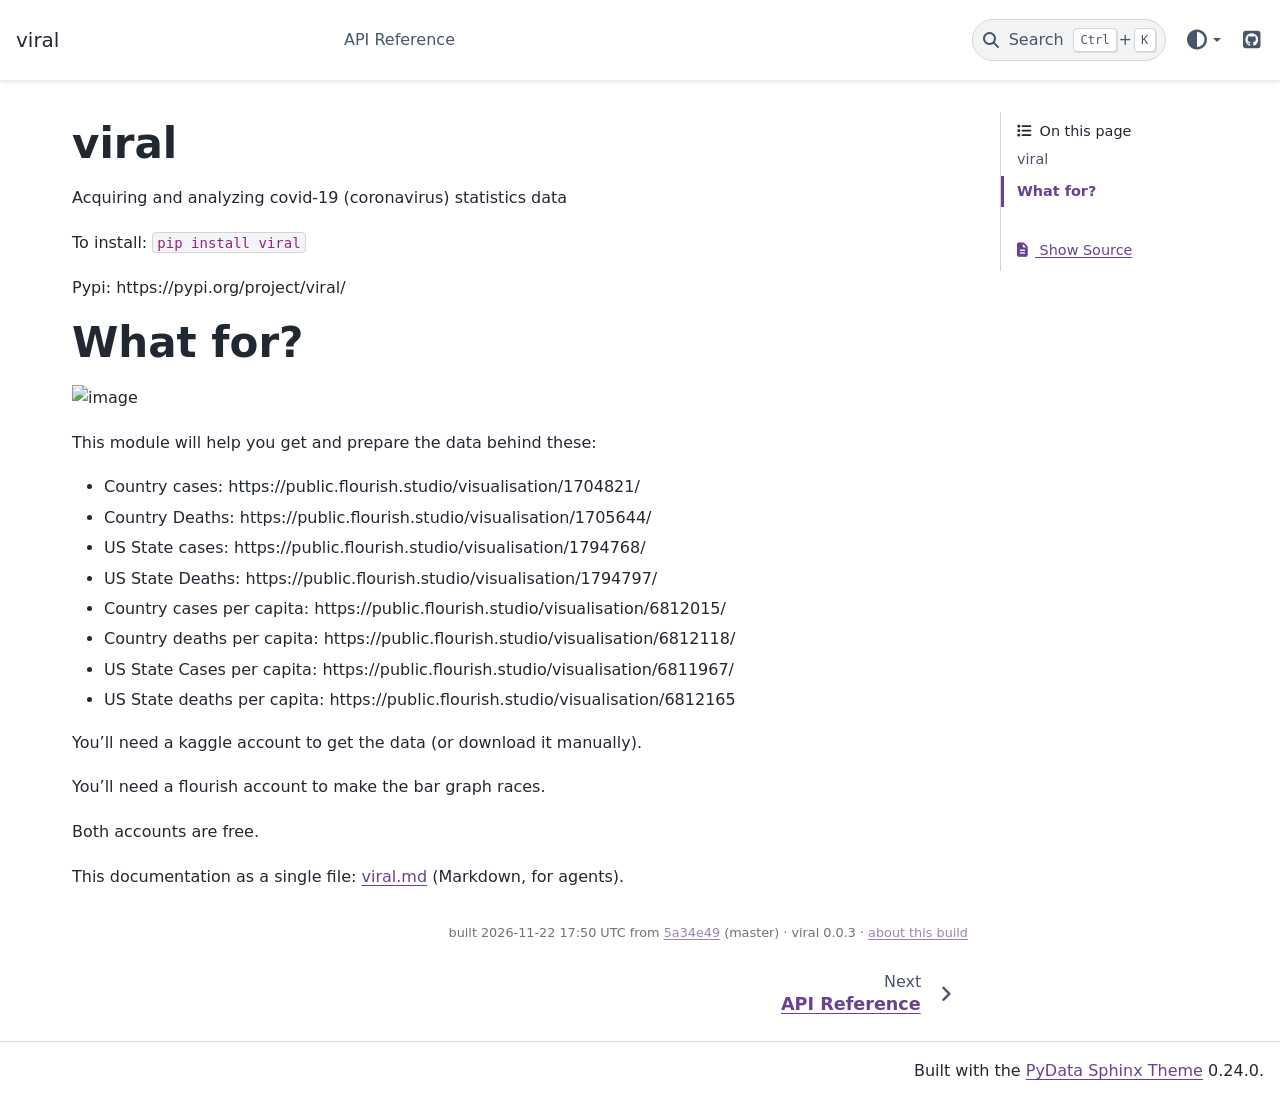
==== index.html @ 92a7b6ca "deploy: 5a34e4954740f93b5a07226dee8b54d363f0ebf8" ====
<!DOCTYPE html>


<html lang="en" data-content_root="./" >

  <head>
    <meta charset="utf-8" />
    <meta name="viewport" content="width=device-width, initial-scale=1.0" /><meta name="viewport" content="width=device-width, initial-scale=1" />

<link rel="alternate" type="text/markdown" href="index.html.md">
<link rel="describedby" href="llms.txt" type="text/markdown">
<link rel="alternate" type="text/markdown" href="index.html.md">
<link rel="describedby" href="llms.txt">
    <title>viral &#8212; viral</title>
  
  
  
  <script data-cfasync="false">
    document.documentElement.dataset.mode = localStorage.getItem("mode") || "";
    document.documentElement.dataset.theme = localStorage.getItem("theme") || "";
  </script>
  <!--
    this give us a css class that will be invisible only if js is disabled
  -->
  <noscript>
    <style>
      .pst-js-only { display: none !important; }

    </style>
  </noscript>
  
  <!-- Loaded before other Sphinx assets -->
  <link href="_static/styles/theme.css?digest=75c7c72ae941e8b558d8" rel="stylesheet" />
<link href="_static/styles/pydata-sphinx-theme.css?digest=75c7c72ae941e8b558d8" rel="stylesheet" />

    <link rel="stylesheet" type="text/css" href="_static/pygments.css?v=d75fae25" />
    <link rel="stylesheet" type="text/css" href="_static/sphinx_autodoc_typehints.css?v=057ac668" />
    <link rel="stylesheet" type="text/css" href="_static/copybutton.css?v=76b2166b" />
    <link rel="stylesheet" type="text/css" href="_static/graphviz.css?v=4ae1632d" />
    <link rel="stylesheet" type="text/css" href="_static/epythet.css?v=e4528f85" />
  
  <!-- So that users can add custom icons -->
  <script defer src="_static/scripts/fontawesome.js?digest=75c7c72ae941e8b558d8"></script>
  <!-- Pre-loaded scripts that we'll load fully later -->
  <link rel="preload" as="script" href="_static/scripts/bootstrap.js?digest=75c7c72ae941e8b558d8" />
<link rel="preload" as="script" href="_static/scripts/pydata-sphinx-theme.js?digest=75c7c72ae941e8b558d8" />

    <script src="_static/documentation_options.js?v=47de8214"></script>
    <script src="_static/doctools.js?v=fd6eb6e6"></script>
    <script src="_static/sphinx_highlight.js?v=6ffebe34"></script>
    <script src="_static/clipboard.min.js?v=a7894cd8"></script>
    <script src="_static/copybutton.js?v=fd10adb8"></script>
    <script>DOCUMENTATION_OPTIONS.pagename = 'index';</script>
    <script>DOCUMENTATION_OPTIONS.search_as_you_type = false;</script>
    <link rel="index" title="Index" href="genindex.html" />
    <link rel="search" title="Search" href="search.html" />
    <link rel="next" title="API Reference" href="api/index.html" />
  <meta name="viewport" content="width=device-width, initial-scale=1"/>
  <meta name="color-scheme" content="light dark"/>
  <meta name="docsearch:language" content="en"/>
  <meta name="docsearch:version" content="0.0.3" />
  
    
    <script src="_static/searchtools.js"></script>
    <script src="_static/language_data.js"></script>
    <script src="searchindex.js"></script>
  
  </head>
  <body data-default-mode="">
  
  
  <div id="pst-skip-link" class="skip-link d-print-none"><a href="#main-content">Skip to main content</a></div>

  
  <div id="pst-scroll-pixel-helper"></div>
  
  <button type="button" class="btn rounded-pill" id="pst-back-to-top">
    <i class="fa-solid fa-arrow-up"></i>Back to top</button>
  
  
  
  
  <dialog id="pst-search-dialog">
    
<form class="bd-search d-flex align-items-center"
      action="search.html"
      method="get">
  <i class="fa-solid fa-magnifying-glass"></i>
  <input type="search"
         class="form-control"
         name="q"
         placeholder="Search the docs ..."
         aria-label="Search the docs ..."
         autocomplete="off"
         autocorrect="off"
         autocapitalize="off"
         spellcheck="false"/>
  <span class="search-button__kbd-shortcut"><kbd class="kbd-shortcut__modifier">Ctrl</kbd>+<kbd>K</kbd></span>
</form>
  </dialog>

  <div class="pst-async-banner-revealer d-none">
  <aside id="bd-header-version-warning" class="d-none d-print-none" aria-label="Version warning"></aside>
</div>

  
    <header id="pst-header" class="bd-header navbar navbar-expand-lg bd-navbar d-print-none">
<div class="bd-header__inner bd-page-width">
  <button type="button" class="pst-navbar-icon sidebar-toggle primary-toggle" aria-label="Site navigation" aria-expanded="false" aria-controls="pst-primary-sidebar-modal">
    <span class="fa-solid fa-bars"></span>
  </button>
  
  
  <div class="col-lg-3 navbar-header-items__start">
    
      <div class="navbar-item">

  
    
  

<a class="navbar-brand logo" href="#">
  
  
  
  
  
  
    <p class="title logo__title">viral</p>
  
</a></div>
    
  </div>
  
  <div class="col-lg-9 navbar-header-items">
    
    <div class="me-auto navbar-header-items__center">
      
        <div class="navbar-item">
<nav>
  <ul class="bd-navbar-elements navbar-nav">
    
<li class="nav-item ">
  <a class="nav-link nav-internal" href="api/index.html">
    API Reference
  </a>
</li>

  </ul>
</nav></div>
      
    </div>
    
    
    <div class="navbar-header-items__end">
      
        <div class="navbar-item navbar-persistent--container">
          

<button type="button" class="btn search-button-field search-button__button pst-js-only" title="Search" aria-label="Search" data-bs-placement="bottom" data-bs-toggle="tooltip">
 <i class="fa-solid fa-magnifying-glass"></i>
 <span class="search-button__default-text">Search</span>
 <span class="search-button__kbd-shortcut"><kbd class="kbd-shortcut__modifier">Ctrl</kbd>+<kbd class="kbd-shortcut__modifier">K</kbd></span>
</button>
        </div>
      
      
        <div class="navbar-item">

<div class="theme-switch-container dropdown pst-js-only" data-bs-toggle="tooltip" data-bs-placement="bottom" title="Color mode">
  <button type="button" class="btn btn-sm nav-link pst-navbar-icon theme-switch-button dropdown-toggle" aria-label="Color mode" data-bs-toggle="dropdown">
    <i class="theme-switch fa-solid fa-sun fa-lg" data-mode="light" title="Light"></i>
    <i class="theme-switch fa-solid fa-moon fa-lg" data-mode="dark" title="Dark"></i>
    <i class="theme-switch fa-solid fa-circle-half-stroke fa-lg" data-mode="auto" title="System Settings"></i>
  </button>
  <ul class="dropdown-menu dropdown-menu-end">
    <li><button type="button" class="dropdown-item d-flex align-items-center theme-change-button" data-mode="auto"><i class="fa-solid fa-circle-half-stroke fa-lg me-1"></i>System Settings</button></li>
    <li><button type="button" class="dropdown-item d-flex align-items-center theme-change-button" data-mode="light"><i class="fa-solid fa-sun fa-lg me-1"></i>Light</button></li>
    <li><button type="button" class="dropdown-item d-flex align-items-center theme-change-button" data-mode="dark"><i class="fa-solid fa-moon fa-lg me-1"></i>Dark</button></li>
  </ul>
</div></div>
      
        <div class="navbar-item"><ul class="navbar-icon-links"
    aria-label="Icon Links">
        <li class="nav-item">
          
          
          
          
          
          
          
          
          <a href="https://github.com/thorwhalen/viral" title="GitHub" class="nav-link pst-navbar-icon" rel="noopener" target="_blank" data-bs-toggle="tooltip" data-bs-placement="bottom"><i class="fa-brands fa-square-github fa-lg" aria-hidden="true"></i><span class="visually-hidden">GitHub</span></a>
        </li>
</ul></div>
      
    </div>
    
  </div>
  
  
    <div class="navbar-persistent--mobile">

<button type="button" class="btn search-button-field search-button__button pst-js-only" title="Search" aria-label="Search" data-bs-placement="bottom" data-bs-toggle="tooltip">
 <i class="fa-solid fa-magnifying-glass"></i>
 <span class="search-button__default-text">Search</span>
 <span class="search-button__kbd-shortcut"><kbd class="kbd-shortcut__modifier">Ctrl</kbd>+<kbd class="kbd-shortcut__modifier">K</kbd></span>
</button>
    </div>
  

  
    <button type="button" class="pst-navbar-icon sidebar-toggle secondary-toggle" aria-label="On this page" aria-expanded="false" aria-controls="pst-secondary-sidebar-modal">
      <span class="fa-solid fa-outdent"></span>
    </button>
  
</div>

    </header>
  

  <div class="bd-container">
    <div class="bd-container__inner bd-page-width">
      
      
      
        
      
      <dialog id="pst-primary-sidebar-modal" tabindex="-1"></dialog>
      <div id="pst-primary-sidebar" class="bd-sidebar-primary bd-sidebar hide-on-wide">
        

  
  <div class="sidebar-header-items sidebar-primary__section">
    
    
      <div class="sidebar-header-items__center">
        
          
          
            <div class="navbar-item">
<nav>
  <ul class="bd-navbar-elements navbar-nav">
    
<li class="nav-item ">
  <a class="nav-link nav-internal" href="api/index.html">
    API Reference
  </a>
</li>

  </ul>
</nav></div>
          
        
      </div>
    
    
    
      <div class="sidebar-header-items__end">
        
          <div class="navbar-item">

<div class="theme-switch-container dropdown pst-js-only" data-bs-toggle="tooltip" data-bs-placement="bottom" title="Color mode">
  <button type="button" class="btn btn-sm nav-link pst-navbar-icon theme-switch-button dropdown-toggle" aria-label="Color mode" data-bs-toggle="dropdown">
    <i class="theme-switch fa-solid fa-sun fa-lg" data-mode="light" title="Light"></i>
    <i class="theme-switch fa-solid fa-moon fa-lg" data-mode="dark" title="Dark"></i>
    <i class="theme-switch fa-solid fa-circle-half-stroke fa-lg" data-mode="auto" title="System Settings"></i>
  </button>
  <ul class="dropdown-menu dropdown-menu-end">
    <li><button type="button" class="dropdown-item d-flex align-items-center theme-change-button" data-mode="auto"><i class="fa-solid fa-circle-half-stroke fa-lg me-1"></i>System Settings</button></li>
    <li><button type="button" class="dropdown-item d-flex align-items-center theme-change-button" data-mode="light"><i class="fa-solid fa-sun fa-lg me-1"></i>Light</button></li>
    <li><button type="button" class="dropdown-item d-flex align-items-center theme-change-button" data-mode="dark"><i class="fa-solid fa-moon fa-lg me-1"></i>Dark</button></li>
  </ul>
</div></div>
        
          <div class="navbar-item"><ul class="navbar-icon-links"
    aria-label="Icon Links">
        <li class="nav-item">
          
          
          
          
          
          
          
          
          <a href="https://github.com/thorwhalen/viral" title="GitHub" class="nav-link pst-navbar-icon" rel="noopener" target="_blank" data-bs-toggle="tooltip" data-bs-placement="bottom"><i class="fa-brands fa-square-github fa-lg" aria-hidden="true"></i><span class="visually-hidden">GitHub</span></a>
        </li>
</ul></div>
        
      </div>
    
  </div>
  
  
  <div class="sidebar-primary-items__end sidebar-primary__section">
      <div class="sidebar-primary-item">
<div id="ethical-ad-placement"
      class="flat"
      data-ea-publisher="readthedocs"
      data-ea-type="readthedocs-sidebar"
      data-ea-manual="true">
</div></div>
  </div>


      </div>
      
      <main id="main-content" class="bd-main" role="main">
        
        
          <div class="bd-content">
            <div class="bd-article-container">
              
              <div class="bd-header-article d-print-none"></div>
              
              
              
                
<div id="searchbox"></div>
                <article class="bd-article">
                  
  <!-- generated by epythet -->
<section id="viral">
<h1>viral<a class="headerlink" href="#viral" title="Link to this heading">#</a></h1>
<p>Acquiring and analyzing covid-19 (coronavirus) statistics data</p>
<p>To install:	<code class="docutils literal notranslate"><span class="pre">pip</span> <span class="pre">install</span> <span class="pre">viral</span></code></p>
<p>Pypi: https://pypi.org/project/viral/</p>
</section>
<section id="what-for">
<h1>What for?<a class="headerlink" href="#what-for" title="Link to this heading">#</a></h1>
<p><img alt="image" src="https://user-images.githubusercontent.com/1906276/126843872-5d42ba43-faa3-4d55-9d33-c44b50a08655.png" /></p>
<p>This module will help you get and prepare the data behind these:</p>
<ul class="simple">
<li><p>Country cases: https://public.flourish.studio/visualisation/1704821/</p></li>
<li><p>Country Deaths: https://public.flourish.studio/visualisation/1705644/</p></li>
<li><p>US State cases: https://public.flourish.studio/visualisation/1794768/</p></li>
<li><p>US State Deaths: https://public.flourish.studio/visualisation/1794797/</p></li>
<li><p>Country cases per capita: https://public.flourish.studio/visualisation/6812015/</p></li>
<li><p>Country deaths per capita: https://public.flourish.studio/visualisation/6812118/</p></li>
<li><p>US State Cases per capita: https://public.flourish.studio/visualisation/6811967/</p></li>
<li><p>US State deaths per capita: https://public.flourish.studio/visualisation/6812165</p></li>
</ul>
<p>You’ll need a kaggle account to get the data (or download it manually).</p>
<p>You’ll need a flourish account to make the bar graph races.</p>
<p>Both accounts are free.</p>
<p class="epythet-aggregates">This documentation as a single file: <a href="viral.md">viral.md</a> (Markdown, for agents).</p>
<div class="toctree-wrapper compound">
</div>
</section>

<p class="epythet-provenance" style="font-size:.8em;opacity:.65;margin-top:2.5em;text-align:right">built 2026-11-22 17:50 UTC from <a href="https://github.com/thorwhalen/viral/commit/5a34e4954740f93b5a07226dee8b54d363f0ebf8">5a34e49</a> (master) · viral 0.0.3 · <a href="about-this-build.html">about this build</a></p>

                </article>
              
              
              
              
              
                <footer class="prev-next-footer d-print-none">
                  
<div class="prev-next-area">
    <a class="right-next"
       href="api/index.html"
       title="next page">
      <div class="prev-next-info">
        <p class="prev-next-subtitle">next</p>
        <p class="prev-next-title">API Reference</p>
      </div>
      <i class="fa-solid fa-angle-right"></i>
    </a>
</div>
                </footer>
              
            </div>
            
            
              
                <dialog id="pst-secondary-sidebar-modal" tabindex="-1"></dialog>
                <div id="pst-secondary-sidebar" class="bd-sidebar-secondary bd-toc"><div class="sidebar-secondary-items sidebar-secondary__inner">


  <div class="sidebar-secondary-item">
<div
    id="pst-page-navigation-heading-2"
    class="page-toc tocsection onthispage">
    <i class="fa-solid fa-list"></i> On this page
  </div>
  <nav id="pst-page-toc-nav" class="page-toc" aria-labelledby="pst-page-navigation-heading-2">
    <ul class="pst-show_toc_level nav section-nav flex-column">
<li class="toc-h1 nav-item toc-entry"><a class="reference internal nav-link" href="#">viral</a></li>
<li class="toc-h1 nav-item toc-entry"><a class="reference internal nav-link" href="#what-for">What for?</a></li>
</ul>

  </nav></div>

  <div class="sidebar-secondary-item">

  <div class="tocsection sourcelink">
    <a href="_sources/index.md.txt">
      <i class="fa-solid fa-file-lines"></i> Show Source
    </a>
  </div>
</div>

</div></div>
              
            
          </div>
          <footer class="bd-footer-content">
            
          </footer>
        
      </main>
    </div>
  </div>
  
  <!-- Scripts loaded after <body> so the DOM is not blocked -->
  <script defer src="_static/scripts/bootstrap.js?digest=75c7c72ae941e8b558d8"></script>
<script defer src="_static/scripts/pydata-sphinx-theme.js?digest=75c7c72ae941e8b558d8"></script>

  <footer class="bd-footer">
<div class="bd-footer__inner bd-page-width">
  
  
  
    <div class="footer-items__end">
      
        <div class="footer-item">
<p class="theme-version">
  <!-- # L10n: Setting the PST URL as an argument as this does not need to be localized -->
  Built with the <a href="https://pydata-sphinx-theme.readthedocs.io/en/stable/index.html">PyData Sphinx Theme</a> 0.24.0.
</p></div>
      
    </div>
  
</div>

  </footer>
  </body>
</html>
---- _static/styles/theme.css ----
/* Provided by Sphinx's 'basic' theme, and included in the final set of assets */
@import "../basic.css";
---- _static/pygments.css ----
html[data-theme="light"] .highlight pre { line-height: 125%; }
html[data-theme="light"] .highlight td.linenos .normal { color: inherit; background-color: transparent; padding-left: 5px; padding-right: 5px; }
html[data-theme="light"] .highlight span.linenos { color: inherit; background-color: transparent; padding-left: 5px; padding-right: 5px; }
html[data-theme="light"] .highlight td.linenos .special { color: #000000; background-color: #ffffc0; padding-left: 5px; padding-right: 5px; }
html[data-theme="light"] .highlight span.linenos.special { color: #000000; background-color: #ffffc0; padding-left: 5px; padding-right: 5px; }
html[data-theme="light"] .highlight .hll { background-color: #fae4c2 }
html[data-theme="light"] .highlight { background: #fefefe; color: #080808 }
html[data-theme="light"] .highlight .c { color: #515151 } /* Comment */
html[data-theme="light"] .highlight .err { color: #A12236 } /* Error */
html[data-theme="light"] .highlight .k { color: #6730C5 } /* Keyword */
html[data-theme="light"] .highlight .l { color: #7F4707 } /* Literal */
html[data-theme="light"] .highlight .n { color: #080808 } /* Name */
html[data-theme="light"] .highlight .o { color: #00622F } /* Operator */
html[data-theme="light"] .highlight .p { color: #080808 } /* Punctuation */
html[data-theme="light"] .highlight .ch { color: #515151 } /* Comment.Hashbang */
html[data-theme="light"] .highlight .cm { color: #515151 } /* Comment.Multiline */
html[data-theme="light"] .highlight .cp { color: #515151 } /* Comment.Preproc */
html[data-theme="light"] .highlight .cpf { color: #515151 } /* Comment.PreprocFile */
html[data-theme="light"] .highlight .c1 { color: #515151 } /* Comment.Single */
html[data-theme="light"] .highlight .cs { color: #515151 } /* Comment.Special */
html[data-theme="light"] .highlight .gd { color: #005B82 } /* Generic.Deleted */
html[data-theme="light"] .highlight .ge { font-style: italic } /* Generic.Emph */
html[data-theme="light"] .highlight .gh { color: #005B82 } /* Generic.Heading */
html[data-theme="light"] .highlight .gs { font-weight: bold } /* Generic.Strong */
html[data-theme="light"] .highlight .gu { color: #005B82 } /* Generic.Subheading */
html[data-theme="light"] .highlight .kc { color: #6730C5 } /* Keyword.Constant */
html[data-theme="light"] .highlight .kd { color: #6730C5 } /* Keyword.Declaration */
html[data-theme="light"] .highlight .kn { color: #6730C5 } /* Keyword.Namespace */
html[data-theme="light"] .highlight .kp { color: #6730C5 } /* Keyword.Pseudo */
html[data-theme="light"] .highlight .kr { color: #6730C5 } /* Keyword.Reserved */
html[data-theme="light"] .highlight .kt { color: #7F4707 } /* Keyword.Type */
html[data-theme="light"] .highlight .ld { color: #7F4707 } /* Literal.Date */
html[data-theme="light"] .highlight .m { color: #7F4707 } /* Literal.Number */
html[data-theme="light"] .highlight .s { color: #00622F } /* Literal.String */
html[data-theme="light"] .highlight .na { color: #912583 } /* Name.Attribute */
html[data-theme="light"] .highlight .nb { color: #7F4707 } /* Name.Builtin */
html[data-theme="light"] .highlight .nc { color: #005B82 } /* Name.Class */
html[data-theme="light"] .highlight .no { color: #005B82 } /* Name.Constant */
html[data-theme="light"] .highlight .nd { color: #7F4707 } /* Name.Decorator */
html[data-theme="light"] .highlight .ni { color: #00622F } /* Name.Entity */
html[data-theme="light"] .highlight .ne { color: #6730C5 } /* Name.Exception */
html[data-theme="light"] .highlight .nf { color: #005B82 } /* Name.Function */
html[data-theme="light"] .highlight .nl { color: #7F4707 } /* Name.Label */
html[data-theme="light"] .highlight .nn { color: #080808 } /* Name.Namespace */
html[data-theme="light"] .highlight .nx { color: #080808 } /* Name.Other */
html[data-theme="light"] .highlight .py { color: #005B82 } /* Name.Property */
html[data-theme="light"] .highlight .nt { color: #005B82 } /* Name.Tag */
html[data-theme="light"] .highlight .nv { color: #A12236 } /* Name.Variable */
html[data-theme="light"] .highlight .ow { color: #6730C5 } /* Operator.Word */
html[data-theme="light"] .highlight .pm { color: #080808 } /* Punctuation.Marker */
html[data-theme="light"] .highlight .w { color: #080808 } /* Text.Whitespace */
html[data-theme="light"] .highlight .mb { color: #7F4707 } /* Literal.Number.Bin */
html[data-theme="light"] .highlight .mf { color: #7F4707 } /* Literal.Number.Float */
html[data-theme="light"] .highlight .mh { color: #7F4707 } /* Literal.Number.Hex */
html[data-theme="light"] .highlight .mi { color: #7F4707 } /* Literal.Number.Integer */
html[data-theme="light"] .highlight .mo { color: #7F4707 } /* Literal.Number.Oct */
html[data-theme="light"] .highlight .sa { color: #00622F } /* Literal.String.Affix */
html[data-theme="light"] .highlight .sb { color: #00622F } /* Literal.String.Backtick */
html[data-theme="light"] .highlight .sc { color: #00622F } /* Literal.String.Char */
html[data-theme="light"] .highlight .dl { color: #00622F } /* Literal.String.Delimiter */
html[data-theme="light"] .highlight .sd { color: #00622F } /* Literal.String.Doc */
html[data-theme="light"] .highlight .s2 { color: #00622F } /* Literal.String.Double */
html[data-theme="light"] .highlight .se { color: #00622F } /* Literal.String.Escape */
html[data-theme="light"] .highlight .sh { color: #00622F } /* Literal.String.Heredoc */
html[data-theme="light"] .highlight .si { color: #00622F } /* Literal.String.Interpol */
html[data-theme="light"] .highlight .sx { color: #00622F } /* Literal.String.Other */
html[data-theme="light"] .highlight .sr { color: #A12236 } /* Literal.String.Regex */
html[data-theme="light"] .highlight .s1 { color: #00622F } /* Literal.String.Single */
html[data-theme="light"] .highlight .ss { color: #005B82 } /* Literal.String.Symbol */
html[data-theme="light"] .highlight .bp { color: #7F4707 } /* Name.Builtin.Pseudo */
html[data-theme="light"] .highlight .fm { color: #005B82 } /* Name.Function.Magic */
html[data-theme="light"] .highlight .vc { color: #A12236 } /* Name.Variable.Class */
html[data-theme="light"] .highlight .vg { color: #A12236 } /* Name.Variable.Global */
html[data-theme="light"] .highlight .vi { color: #A12236 } /* Name.Variable.Instance */
html[data-theme="light"] .highlight .vm { color: #7F4707 } /* Name.Variable.Magic */
html[data-theme="light"] .highlight .il { color: #7F4707 } /* Literal.Number.Integer.Long */
html[data-theme="dark"] .highlight pre { line-height: 125%; }
html[data-theme="dark"] .highlight td.linenos .normal { color: inherit; background-color: transparent; padding-left: 5px; padding-right: 5px; }
html[data-theme="dark"] .highlight span.linenos { color: inherit; background-color: transparent; padding-left: 5px; padding-right: 5px; }
html[data-theme="dark"] .highlight td.linenos .special { color: #000000; background-color: #ffffc0; padding-left: 5px; padding-right: 5px; }
html[data-theme="dark"] .highlight span.linenos.special { color: #000000; background-color: #ffffc0; padding-left: 5px; padding-right: 5px; }
html[data-theme="dark"] .highlight .hll { background-color: #ffd9002e }
html[data-theme="dark"] .highlight { background: #2b2b2b; color: #F8F8F2 }
html[data-theme="dark"] .highlight .c { color: #FFD900 } /* Comment */
html[data-theme="dark"] .highlight .err { color: #FFA07A } /* Error */
html[data-theme="dark"] .highlight .k { color: #DCC6E0 } /* Keyword */
html[data-theme="dark"] .highlight .l { color: #FFD900 } /* Literal */
html[data-theme="dark"] .highlight .n { color: #F8F8F2 } /* Name */
html[data-theme="dark"] .highlight .o { color: #ABE338 } /* Operator */
html[data-theme="dark"] .highlight .p { color: #F8F8F2 } /* Punctuation */
html[data-theme="dark"] .highlight .ch { color: #FFD900 } /* Comment.Hashbang */
html[data-theme="dark"] .highlight .cm { color: #FFD900 } /* Comment.Multiline */
html[data-theme="dark"] .highlight .cp { color: #FFD900 } /* Comment.Preproc */
html[data-theme="dark"] .highlight .cpf { color: #FFD900 } /* Comment.PreprocFile */
html[data-theme="dark"] .highlight .c1 { color: #FFD900 } /* Comment.Single */
html[data-theme="dark"] .highlight .cs { color: #FFD900 } /* Comment.Special */
html[data-theme="dark"] .highlight .gd { color: #00E0E0 } /* Generic.Deleted */
html[data-theme="dark"] .highlight .ge { font-style: italic } /* Generic.Emph */
html[data-theme="dark"] .highlight .gh { color: #00E0E0 } /* Generic.Heading */
html[data-theme="dark"] .highlight .gs { font-weight: bold } /* Generic.Strong */
html[data-theme="dark"] .highlight .gu { color: #00E0E0 } /* Generic.Subheading */
html[data-theme="dark"] .highlight .kc { color: #DCC6E0 } /* Keyword.Constant */
html[data-theme="dark"] .highlight .kd { color: #DCC6E0 } /* Keyword.Declaration */
html[data-theme="dark"] .highlight .kn { color: #DCC6E0 } /* Keyword.Namespace */
html[data-theme="dark"] .highlight .kp { color: #DCC6E0 } /* Keyword.Pseudo */
html[data-theme="dark"] .highlight .kr { color: #DCC6E0 } /* Keyword.Reserved */
html[data-theme="dark"] .highlight .kt { color: #FFD900 } /* Keyword.Type */
html[data-theme="dark"] .highlight .ld { color: #FFD900 } /* Literal.Date */
html[data-theme="dark"] .highlight .m { color: #FFD900 } /* Literal.Number */
html[data-theme="dark"] .highlight .s { color: #ABE338 } /* Literal.String */
html[data-theme="dark"] .highlight .na { color: #FFD900 } /* Name.Attribute */
html[data-theme="dark"] .highlight .nb { color: #FFD900 } /* Name.Builtin */
html[data-theme="dark"] .highlight .nc { color: #00E0E0 } /* Name.Class */
html[data-theme="dark"] .highlight .no { color: #00E0E0 } /* Name.Constant */
html[data-theme="dark"] .highlight .nd { color: #FFD900 } /* Name.Decorator */
html[data-theme="dark"] .highlight .ni { color: #ABE338 } /* Name.Entity */
html[data-theme="dark"] .highlight .ne { color: #DCC6E0 } /* Name.Exception */
html[data-theme="dark"] .highlight .nf { color: #00E0E0 } /* Name.Function */
html[data-theme="dark"] .highlight .nl { color: #FFD900 } /* Name.Label */
html[data-theme="dark"] .highlight .nn { color: #F8F8F2 } /* Name.Namespace */
html[data-theme="dark"] .highlight .nx { color: #F8F8F2 } /* Name.Other */
html[data-theme="dark"] .highlight .py { color: #00E0E0 } /* Name.Property */
html[data-theme="dark"] .highlight .nt { color: #00E0E0 } /* Name.Tag */
html[data-theme="dark"] .highlight .nv { color: #FFA07A } /* Name.Variable */
html[data-theme="dark"] .highlight .ow { color: #DCC6E0 } /* Operator.Word */
html[data-theme="dark"] .highlight .pm { color: #F8F8F2 } /* Punctuation.Marker */
html[data-theme="dark"] .highlight .w { color: #F8F8F2 } /* Text.Whitespace */
html[data-theme="dark"] .highlight .mb { color: #FFD900 } /* Literal.Number.Bin */
html[data-theme="dark"] .highlight .mf { color: #FFD900 } /* Literal.Number.Float */
html[data-theme="dark"] .highlight .mh { color: #FFD900 } /* Literal.Number.Hex */
html[data-theme="dark"] .highlight .mi { color: #FFD900 } /* Literal.Number.Integer */
html[data-theme="dark"] .highlight .mo { color: #FFD900 } /* Literal.Number.Oct */
html[data-theme="dark"] .highlight .sa { color: #ABE338 } /* Literal.String.Affix */
html[data-theme="dark"] .highlight .sb { color: #ABE338 } /* Literal.String.Backtick */
html[data-theme="dark"] .highlight .sc { color: #ABE338 } /* Literal.String.Char */
html[data-theme="dark"] .highlight .dl { color: #ABE338 } /* Literal.String.Delimiter */
html[data-theme="dark"] .highlight .sd { color: #ABE338 } /* Literal.String.Doc */
html[data-theme="dark"] .highlight .s2 { color: #ABE338 } /* Literal.String.Double */
html[data-theme="dark"] .highlight .se { color: #ABE338 } /* Literal.String.Escape */
html[data-theme="dark"] .highlight .sh { color: #ABE338 } /* Literal.String.Heredoc */
html[data-theme="dark"] .highlight .si { color: #ABE338 } /* Literal.String.Interpol */
html[data-theme="dark"] .highlight .sx { color: #ABE338 } /* Literal.String.Other */
html[data-theme="dark"] .highlight .sr { color: #FFA07A } /* Literal.String.Regex */
html[data-theme="dark"] .highlight .s1 { color: #ABE338 } /* Literal.String.Single */
html[data-theme="dark"] .highlight .ss { color: #00E0E0 } /* Literal.String.Symbol */
html[data-theme="dark"] .highlight .bp { color: #FFD900 } /* Name.Builtin.Pseudo */
html[data-theme="dark"] .highlight .fm { color: #00E0E0 } /* Name.Function.Magic */
html[data-theme="dark"] .highlight .vc { color: #FFA07A } /* Name.Variable.Class */
html[data-theme="dark"] .highlight .vg { color: #FFA07A } /* Name.Variable.Global */
html[data-theme="dark"] .highlight .vi { color: #FFA07A } /* Name.Variable.Instance */
html[data-theme="dark"] .highlight .vm { color: #FFD900 } /* Name.Variable.Magic */
html[data-theme="dark"] .highlight .il { color: #FFD900 } /* Literal.Number.Integer.Long */
---- _static/sphinx_autodoc_typehints.css ----
/* a value in a type or a default sits in a `.highlight` scope only so the Pygments style colors its tokens; the block
   layout themes give `.highlight`, and the dark variant `body:not([data-theme="light"]) .highlight` furo generates,
   stays off it, hence the selector outweighing both */
html body .highlight.sphinx_autodoc_typehints-value {
  display: inline;
  width: auto;
  margin: 0;
  padding: 0;
  border: 0;
  border-radius: 0;
  background: none;
  color: inherit;
}
---- _static/copybutton.css ----
/* Copy buttons */
button.copybtn {
    position: absolute;
    display: flex;
    top: .3em;
    right: .3em;
    width: 1.7em;
    height: 1.7em;
	opacity: 0;
    transition: opacity 0.3s, border .3s, background-color .3s;
    user-select: none;
    padding: 0;
    border: none;
    outline: none;
    border-radius: 0.4em;
    /* The colors that GitHub uses */
    border: #1b1f2426 1px solid;
    background-color: #f6f8fa;
    color: #57606a;
}

button.copybtn.success {
    border-color: #22863a;
    color: #22863a;
}

button.copybtn svg {
    stroke: currentColor;
    width: 1.5em;
    height: 1.5em;
    padding: 0.1em;
}

div.highlight  {
    position: relative;
}

/* Show the copybutton */
.highlight:hover button.copybtn, button.copybtn.success {
	opacity: 1;
}

.highlight button.copybtn:hover {
    background-color: rgb(235, 235, 235);
}

.highlight button.copybtn:active {
    background-color: rgb(187, 187, 187);
}

/**
 * A minimal CSS-only tooltip copied from:
 *   https://codepen.io/mildrenben/pen/rVBrpK
 *
 * To use, write HTML like the following:
 *
 * <p class="o-tooltip--left" data-tooltip="Hey">Short</p>
 */
 .o-tooltip--left {
  position: relative;
 }

 .o-tooltip--left:after {
    opacity: 0;
    visibility: hidden;
    position: absolute;
    content: attr(data-tooltip);
    padding: .2em;
    font-size: .8em;
    left: -.2em;
    background: grey;
    color: white;
    white-space: nowrap;
    z-index: 2;
    border-radius: 2px;
    transform: translateX(-102%) translateY(0);
    transition: opacity 0.2s cubic-bezier(0.64, 0.09, 0.08, 1), transform 0.2s cubic-bezier(0.64, 0.09, 0.08, 1);
}

.o-tooltip--left:hover:after {
    display: block;
    opacity: 1;
    visibility: visible;
    transform: translateX(-100%) translateY(0);
    transition: opacity 0.2s cubic-bezier(0.64, 0.09, 0.08, 1), transform 0.2s cubic-bezier(0.64, 0.09, 0.08, 1);
    transition-delay: .5s;
}

/* By default the copy button shouldn't show up when printing a page */
@media print {
    button.copybtn {
        display: none;
    }
}
---- _static/epythet.css ----
html[data-theme="light"] {
  --pst-color-primary: #694191;
}
html[data-theme="dark"] {
  --pst-color-primary: #cba1fa;
}
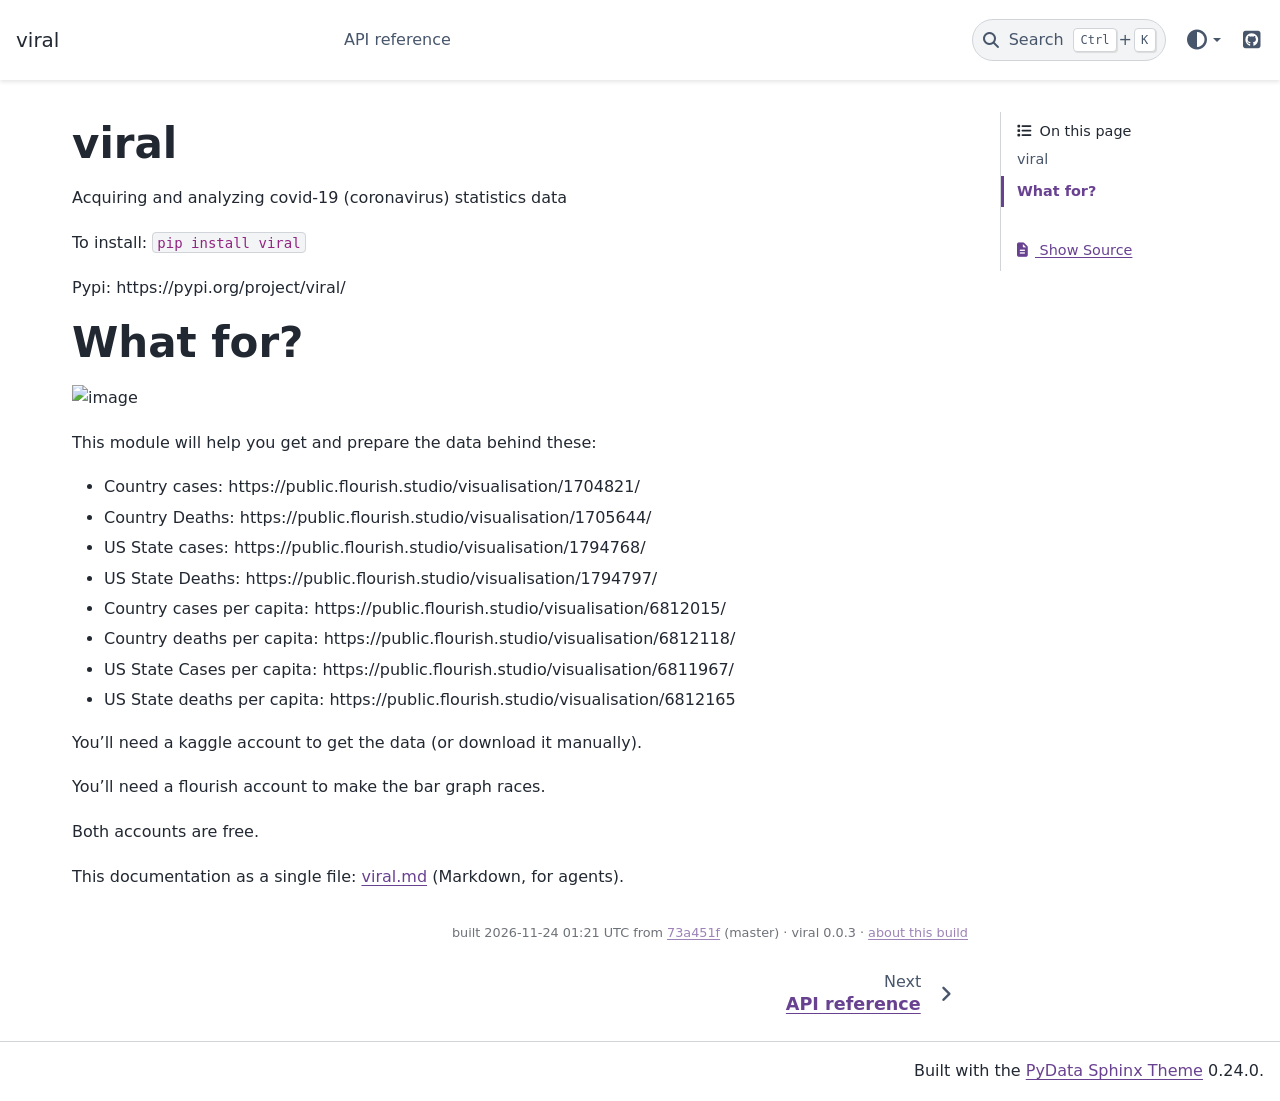
==== commit a70294b4: "deploy: 73a451f7d9af29723aff123f37476d3befd63f41" ====
--- a/index.html
+++ b/index.html
@@ -36,7 +36,6 @@
     <link rel="stylesheet" type="text/css" href="_static/pygments.css?v=d75fae25" />
     <link rel="stylesheet" type="text/css" href="_static/sphinx_autodoc_typehints.css?v=057ac668" />
     <link rel="stylesheet" type="text/css" href="_static/copybutton.css?v=76b2166b" />
-    <link rel="stylesheet" type="text/css" href="_static/graphviz.css?v=4ae1632d" />
     <link rel="stylesheet" type="text/css" href="_static/epythet.css?v=e4528f85" />
   
   <!-- So that users can add custom icons -->
@@ -54,7 +53,7 @@
     <script>DOCUMENTATION_OPTIONS.search_as_you_type = false;</script>
     <link rel="index" title="Index" href="genindex.html" />
     <link rel="search" title="Search" href="search.html" />
-    <link rel="next" title="API Reference" href="api/index.html" />
+    <link rel="next" title="API reference" href="api.html" />
   <meta name="viewport" content="width=device-width, initial-scale=1"/>
   <meta name="color-scheme" content="light dark"/>
   <meta name="docsearch:language" content="en"/>
@@ -141,8 +140,8 @@
   <ul class="bd-navbar-elements navbar-nav">
     
 <li class="nav-item ">
-  <a class="nav-link nav-internal" href="api/index.html">
-    API Reference
+  <a class="nav-link nav-internal" href="api.html">
+    API reference
   </a>
 </li>
 
@@ -244,8 +243,8 @@
   <ul class="bd-navbar-elements navbar-nav">
     
 <li class="nav-item ">
-  <a class="nav-link nav-internal" href="api/index.html">
-    API Reference
+  <a class="nav-link nav-internal" href="api.html">
+    API reference
   </a>
 </li>
 
@@ -350,7 +349,7 @@
 </div>
 </section>
 
-<p class="epythet-provenance" style="font-size:.8em;opacity:.65;margin-top:2.5em;text-align:right">built 2026-11-22 17:50 UTC from <a href="https://github.com/thorwhalen/viral/commit/5a34e4954740f93b5a07226dee8b54d363f0ebf8">5a34e49</a> (master) · viral 0.0.3 · <a href="about-this-build.html">about this build</a></p>
+<p class="epythet-provenance" style="font-size:.8em;opacity:.65;margin-top:2.5em;text-align:right">built 2026-11-24 01:21 UTC from <a href="https://github.com/thorwhalen/viral/commit/73a451f7d9af29723aff123f37476d3befd63f41">73a451f</a> (master) · viral 0.0.3 · <a href="about-this-build.html">about this build</a></p>
 
                 </article>
               
@@ -362,11 +361,11 @@
                   
 <div class="prev-next-area">
     <a class="right-next"
-       href="api/index.html"
+       href="api.html"
        title="next page">
       <div class="prev-next-info">
         <p class="prev-next-subtitle">next</p>
-        <p class="prev-next-title">API Reference</p>
+        <p class="prev-next-title">API reference</p>
       </div>
       <i class="fa-solid fa-angle-right"></i>
     </a>
